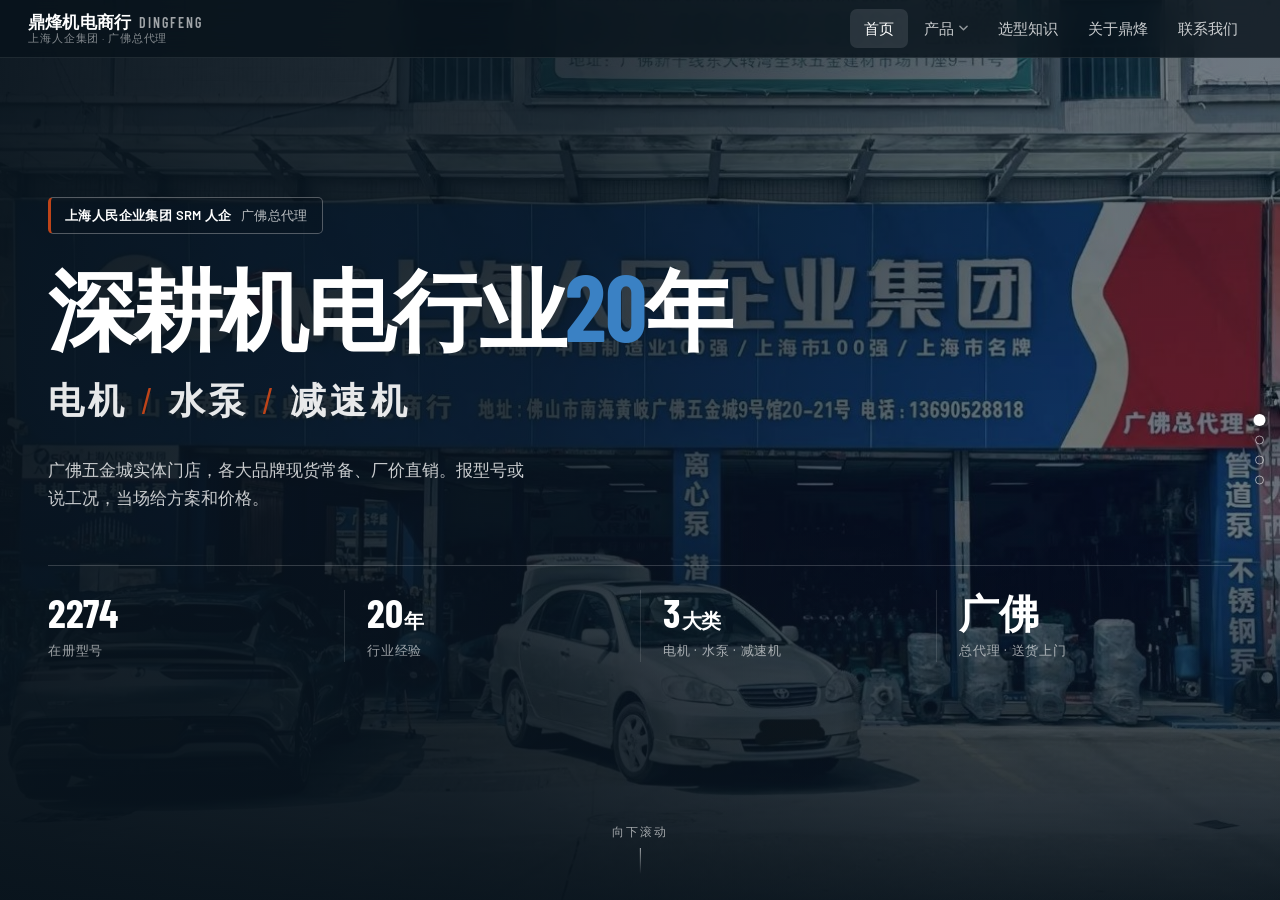
==== index.html @ 192541ba "鼎烽机电商行官网 · 首版 纯静态站点，无构建步骤、无框架、无后端。  页面 - 首页：4 屏整页翻页（门头 / 斜切三分类 / 主推系列 / 联系方式），   斜切分类支持悬停挤压，手机端转为横向斜" ====
<!doctype html>
<html lang="zh-CN">
<head>
<meta charset="utf-8">
<meta name="viewport" content="width=device-width,initial-scale=1,viewport-fit=cover">
<title>鼎烽机电商行 · 佛山南海水泵电机减速机 · 上海人民广佛总代理</title>
<meta name="description" content="佛山市南海区鼎烽机电商行，深耕机电行业20年，上海人民企业集团（SRM人企）广佛总代理。主营各大品牌水泵、电机、减速机，2000+型号现货，厂价直销。电话 13690528818。">
<meta name="keywords" content="佛山水泵,南海水泵,广佛五金城水泵,上海人民水泵,人企水泵,佛山电机,佛山减速机,潜水排污泵,离心泵,深井泵">
<link rel="preconnect" href="https://fonts.googleapis.com">
<link rel="preconnect" href="https://fonts.gstatic.com" crossorigin>
<link rel="stylesheet" href="https://fonts.googleapis.com/css2?family=Barlow+Condensed:wght@600;700&family=Barlow:wght@400;500;600;700&family=IBM+Plex+Mono:wght@400;500;600&display=swap">
<link rel="stylesheet" href="assets/css/site.css">
<style>
body{overflow:hidden}
.deck{height:100svh;overflow-y:auto;overflow-x:hidden;scroll-snap-type:y mandatory;
  scroll-behavior:smooth;-webkit-overflow-scrolling:touch;overscroll-behavior:none}
/* JS 接管翻页后：关掉原生惯性与 snap，改由脚本做定时定距的换页 */
.deck.paged{overflow:hidden;scroll-snap-type:none;scroll-behavior:auto;touch-action:none}
.screen{height:100svh;scroll-snap-align:start;scroll-snap-stop:always;position:relative;
  display:flex;flex-direction:column;justify-content:center;overflow:hidden}

/* ── 屏 1 门头 ─────────────────────────────────────────────── */
.s1{color:#fff}
.s1-bg{position:absolute;inset:0;background:#08131C}
.s1-bg img{width:100%;height:100%;object-fit:cover;opacity:.62}
.s1-bg::after{content:"";position:absolute;inset:0;
  background:linear-gradient(100deg,rgba(8,19,28,.94) 0%,rgba(8,19,28,.74) 42%,rgba(8,19,28,.28) 78%),
             linear-gradient(to top,rgba(8,19,28,.9),transparent 42%)}
.s1-in{position:relative;z-index:2;width:100%;max-width:1240px;margin:0 auto;
  padding:calc(var(--nav-h) + 4vh) 28px 15vh;
  display:flex;flex-direction:column;justify-content:center;gap:clamp(34px,6vh,64px);height:100%}
.s1-lead{max-width:min(100%,720px)}
.s1 .stamp{display:inline-flex;align-items:center;gap:9px;border:1px solid rgba(255,255,255,.3);
  border-left:3px solid var(--rust);border-radius:5px;padding:7px 14px;font-size:13px;
  letter-spacing:.03em;background:rgba(8,19,28,.4);margin-bottom:24px}
.s1 .stamp b{color:#fff;font-weight:600}
.s1 .stamp span{color:rgba(255,255,255,.72)}
.s1 h1{font-size:clamp(40px,7.6vw,88px);line-height:1.02;font-weight:700;letter-spacing:-.02em;
  margin:0 0 14px}
.s1 h1 em{font-style:normal;color:var(--blue);font-family:var(--cond);font-size:1.06em}
.s1 .cats{display:flex;align-items:center;flex-wrap:wrap;
  font-family:var(--cond);font-size:clamp(21px,3.6vw,36px);font-weight:600;
  letter-spacing:.12em;margin:0 0 22px}
.s1 .cats a{color:rgba(255,255,255,.9);text-decoration:none;padding:2px 0;
  border-bottom:2px solid transparent;transition:color .16s,border-color .16s}
.s1 .cats a:hover{color:#fff;border-bottom-color:var(--rust)}
.s1 .cats i{font-style:normal;color:var(--rust);padding:0 12px;font-weight:400}
.s1 .lede{max-width:48ch;color:rgba(255,255,255,.78);font-size:clamp(15px,1.6vw,17px);margin:0}

/* 数据条 —— 等宽分栏，带竖分隔 */
.s1 .facts{display:grid;grid-template-columns:repeat(4,minmax(0,1fr));
  border-top:1px solid rgba(255,255,255,.18);padding-top:24px}
.s1 .fact{padding:2px 22px;border-left:1px solid rgba(255,255,255,.12)}
.s1 .fact:first-child{padding-left:0;border-left:0}
.s1 .fact b{display:block;font-family:var(--cond);font-size:clamp(26px,3.4vw,40px);font-weight:700;
  line-height:1;color:#fff;letter-spacing:-.01em}
.s1 .fact b small{font-size:.5em;font-weight:600;margin-left:2px}
.s1 .fact span{display:block;margin-top:8px;font-size:12.5px;color:rgba(255,255,255,.6);
  letter-spacing:.06em}
.hint{position:absolute;left:50%;bottom:26px;transform:translateX(-50%);z-index:3;
  display:flex;flex-direction:column;align-items:center;gap:6px;color:rgba(255,255,255,.6);
  font-size:11.5px;letter-spacing:.18em;font-family:var(--mono);pointer-events:none}
.hint i{width:1px;height:26px;background:linear-gradient(rgba(255,255,255,.65),transparent);
  animation:drop 1.9s ease-in-out infinite}
@keyframes drop{0%{transform:scaleY(0);transform-origin:top}45%{transform:scaleY(1);transform-origin:top}
  55%{transform:scaleY(1);transform-origin:bottom}100%{transform:scaleY(0);transform-origin:bottom}}

@media (max-width:1080px){
  .s1 .facts{grid-template-columns:repeat(2,minmax(0,1fr));gap:20px 0}
  .s1 .fact:nth-child(2n+1){padding-left:0;border-left:0}
}
@media (max-width:640px){
  .s1-in{padding:calc(var(--nav-h) + 3vh) 20px 13vh;gap:28px}
  .s1 .stamp{margin-bottom:18px;font-size:12px;padding:6px 11px}
  .s1 .cats i{padding:0 7px}
  .s1 .facts{grid-template-columns:repeat(2,minmax(0,1fr));gap:16px 0;padding-top:18px}
  .s1 .fact{padding:2px 16px}
  .s1 .fact:nth-child(2n+1){padding-left:0;border-left:0}
  .s1 .fact span{margin-top:5px;font-size:11.5px}
}

/* ── 屏 2 斜切三分类 ───────────────────────────────────────── */
.s2{background:var(--void)}
.s2-top{position:absolute;top:calc(var(--nav-h) + 22px);left:0;right:0;z-index:6;text-align:center;
  pointer-events:none;padding:0 24px}
.s2-top .k{font-family:var(--mono);font-size:11.5px;letter-spacing:.22em;color:rgba(255,255,255,.5);
  text-transform:uppercase}
.s2-top .t{font-size:clamp(17px,2.4vw,22px);color:#fff;font-weight:600;margin-top:4px}
.split{position:absolute;inset:0}
.wedge{position:absolute;inset:0;display:block;text-decoration:none;overflow:hidden;
  transition:clip-path .42s cubic-bezier(.4,.05,.2,1);will-change:clip-path}
.wedge .bg{position:absolute;inset:0}
.wedge .ph{position:absolute;inset:0;background-size:cover;background-position:center;
  transition:transform .5s cubic-bezier(.4,.05,.2,1);transform:scale(1.02)}
.wedge .tint{position:absolute;inset:0}
.wedge .art{position:absolute;bottom:-3%;left:50%;translate:-50% 0;height:64%;width:auto;
  object-fit:contain;object-position:bottom;filter:drop-shadow(0 24px 44px rgba(0,0,0,.55));
  transition:height .45s cubic-bezier(.4,.05,.2,1),translate .45s cubic-bezier(.4,.05,.2,1);
  pointer-events:none}
.wedge .art-wide{height:auto;width:min(26vw,330px);bottom:14%}
/* 产品图跟随各自楔形的中心移动 */
.split .w1 .art{left:16.5%} .split .w2 .art{left:50%} .split .w3 .art{left:83.5%}
.split[data-h="1"] .w1 .art{left:25%} .split[data-h="1"] .w2 .art{left:66%} .split[data-h="1"] .w3 .art{left:90%}
.split[data-h="2"] .w1 .art{left:11%} .split[data-h="2"] .w2 .art{left:50%} .split[data-h="2"] .w3 .art{left:90%}
.split[data-h="3"] .w1 .art{left:10%} .split[data-h="3"] .w2 .art{left:35%} .split[data-h="3"] .w3 .art{left:73%}
.wedge .art{transition:height .45s cubic-bezier(.4,.05,.2,1),width .45s cubic-bezier(.4,.05,.2,1),
  left .42s cubic-bezier(.4,.05,.2,1)}
.split[data-h="1"] .w1 .art-wide,.split[data-h="3"] .w3 .art-wide{width:min(30vw,400px)}
.w1 .tint{background:linear-gradient(165deg,#123249 0%,#0A1B27 100%)}
.w2 .tint{background:linear-gradient(165deg,#17405F 0%,#0B2130 100%)}
.w3 .tint{background:linear-gradient(165deg,#2A2F3A 0%,#111721 100%)}
.wedge::after{content:"";position:absolute;inset:0;
  background:linear-gradient(to top,rgba(6,14,21,.8) 0%,rgba(6,14,21,.15) 34%,rgba(6,14,21,.62) 100%)}
/* 空图占位的机加工纹理 */
.wedge.empty .tint{background-image:
  repeating-linear-gradient(122deg,rgba(255,255,255,.045) 0 2px,transparent 2px 15px),
  linear-gradient(165deg,#1B2330 0%,#0C131B 100%)}

/* 切割线：与楔形同一套百分比坐标，随悬停一起移动 */
.cuts{position:absolute;inset:0;z-index:4;pointer-events:none}
.cut{position:absolute;inset:0;transition:clip-path .42s cubic-bezier(.4,.05,.2,1);
  background:linear-gradient(to bottom,rgba(120,175,235,.06),rgba(150,195,245,.75) 34%,
             rgba(190,120,70,.55) 72%,rgba(120,175,235,.06))}
.split .cut1{clip-path:polygon(39.8% 0,40.05% 0,27.05% 100%,26.8% 100%)}
.split .cut2{clip-path:polygon(73.2% 0,73.45% 0,60.45% 100%,60.2% 100%)}
.split[data-h="1"] .cut1{clip-path:polygon(58.5% 0,58.75% 0,45.75% 100%,45.5% 100%)}
.split[data-h="1"] .cut2{clip-path:polygon(82.5% 0,82.75% 0,69.75% 100%,69.5% 100%)}
.split[data-h="2"] .cut1{clip-path:polygon(30.5% 0,30.75% 0,17.75% 100%,17.5% 100%)}
.split[data-h="2"] .cut2{clip-path:polygon(82.5% 0,82.75% 0,69.75% 100%,69.5% 100%)}
.split[data-h="3"] .cut1{clip-path:polygon(30.5% 0,30.75% 0,17.75% 100%,17.5% 100%)}
.split[data-h="3"] .cut2{clip-path:polygon(54.5% 0,54.75% 0,41.75% 100%,41.5% 100%)}

.labels{position:absolute;inset:0;z-index:5;pointer-events:none}
.lab{position:absolute;top:37%;transform:translate(-50%,-50%);text-align:center;color:#fff;
  transition:left .42s cubic-bezier(.4,.05,.2,1);width:min(30vw,320px)}
.lab::before{content:"";position:absolute;left:50%;top:50%;width:150%;height:230%;
  transform:translate(-50%,-50%);border-radius:50%;z-index:-1;
  background:radial-gradient(closest-side,rgba(5,12,19,.72),rgba(5,12,19,.34) 55%,transparent 78%)}
.lab .zh{font-size:clamp(30px,5.6vw,68px);font-weight:700;letter-spacing:.1em;line-height:1.05;
  text-shadow:0 2px 12px rgba(4,10,16,.95),0 0 46px rgba(4,10,16,.8);margin:0}
.lab .en{font-family:var(--cond);font-size:clamp(11px,1.3vw,15px);letter-spacing:.3em;
  color:rgba(255,255,255,.62);margin-top:6px;text-transform:uppercase}
.lab .meta{margin-top:14px;font-family:var(--mono);font-size:12.5px;color:rgba(255,255,255,.8);
  opacity:0;transform:translateY(6px);transition:opacity .3s,transform .3s}
.lab .go{display:inline-flex;align-items:center;gap:6px;margin-top:12px;font-size:13px;
  border:1px solid rgba(255,255,255,.45);border-radius:999px;padding:5px 15px;
  opacity:0;transform:translateY(6px);transition:opacity .3s .04s,transform .3s .04s}
.lab .tag{display:inline-block;margin-top:10px;font-size:11.5px;font-family:var(--mono);
  border:1px solid rgba(232,196,120,.5);color:#E9C87C;border-radius:999px;padding:3px 11px}

/* 静止态 */
.split .w1{clip-path:polygon(0 0,39.8% 0,26.8% 100%,0 100%)}
.split .w2{clip-path:polygon(39.8% 0,73.2% 0,60.2% 100%,26.8% 100%)}
.split .w3{clip-path:polygon(73.2% 0,100% 0,100% 100%,60.2% 100%)}
.split .l1{left:16.5%} .split .l2{left:50%} .split .l3{left:83.5%}
/* 悬停态 */
.split[data-h="1"] .w1{clip-path:polygon(0 0,58.5% 0,45.5% 100%,0 100%)}
.split[data-h="1"] .w2{clip-path:polygon(58.5% 0,82.5% 0,69.5% 100%,45.5% 100%)}
.split[data-h="1"] .w3{clip-path:polygon(82.5% 0,100% 0,100% 100%,69.5% 100%)}
.split[data-h="1"] .l1{left:25%} .split[data-h="1"] .l2{left:66%} .split[data-h="1"] .l3{left:90%}
.split[data-h="2"] .w1{clip-path:polygon(0 0,30.5% 0,17.5% 100%,0 100%)}
.split[data-h="2"] .w2{clip-path:polygon(30.5% 0,82.5% 0,69.5% 100%,17.5% 100%)}
.split[data-h="2"] .w3{clip-path:polygon(82.5% 0,100% 0,100% 100%,69.5% 100%)}
.split[data-h="2"] .l1{left:11%} .split[data-h="2"] .l2{left:50%} .split[data-h="2"] .l3{left:90%}
.split[data-h="3"] .w1{clip-path:polygon(0 0,30.5% 0,17.5% 100%,0 100%)}
.split[data-h="3"] .w2{clip-path:polygon(30.5% 0,54.5% 0,41.5% 100%,17.5% 100%)}
.split[data-h="3"] .w3{clip-path:polygon(54.5% 0,100% 0,100% 100%,41.5% 100%)}
.split[data-h="3"] .l1{left:10%} .split[data-h="3"] .l2{left:35%} .split[data-h="3"] .l3{left:73%}
/* 被选中的那块：图放大、信息浮出 */
.split[data-h="1"] .l1 .meta,.split[data-h="1"] .l1 .go,
.split[data-h="2"] .l2 .meta,.split[data-h="2"] .l2 .go,
.split[data-h="3"] .l3 .meta,.split[data-h="3"] .l3 .go{opacity:1;transform:none}
.split[data-h="1"] .w1 .art,.split[data-h="2"] .w2 .art,.split[data-h="3"] .w3 .art{height:76%}
.split[data-h="1"] .w1 .ph,.split[data-h="2"] .w2 .ph,.split[data-h="3"] .w3 .ph{transform:scale(1.09)}
.split[data-h="1"] .w1::after,.split[data-h="2"] .w2::after,.split[data-h="3"] .w3::after{
  background:linear-gradient(to top,rgba(6,14,21,.72) 0%,rgba(6,14,21,.04) 42%,rgba(6,14,21,.5) 100%)}
.wedge:focus-visible{outline:3px solid var(--rust);outline-offset:-6px}

/* 手机：斜切改横条 */
@media (max-width:820px){
  .split .w1{clip-path:polygon(0 0,100% 0,100% 37.3%,0 29.3%)}
  .split .w2{clip-path:polygon(0 29.3%,100% 37.3%,100% 70.7%,0 62.7%)}
  .split .w3{clip-path:polygon(0 62.7%,100% 70.7%,100% 100%,0 100%)}
  .split[data-h] .w1{clip-path:polygon(0 0,100% 0,100% 37.3%,0 29.3%)}
  .split[data-h] .w2{clip-path:polygon(0 29.3%,100% 37.3%,100% 70.7%,0 62.7%)}
  .split[data-h] .w3{clip-path:polygon(0 62.7%,100% 70.7%,100% 100%,0 100%)}
  .cut{background:linear-gradient(to right,rgba(120,175,235,.08),rgba(150,195,245,.7) 30%,
       rgba(190,120,70,.5) 74%,rgba(120,175,235,.08))}
  .split .cut1,.split[data-h] .cut1{clip-path:polygon(0 29.3%,100% 37.3%,100% 37.6%,0 29.6%)}
  .split .cut2,.split[data-h] .cut2{clip-path:polygon(0 62.7%,100% 70.7%,100% 71%,0 63%)}
  .lab,.split[data-h] .lab{left:50%!important;width:min(90vw,430px);
    display:grid;grid-template-columns:auto minmax(0,1fr);column-gap:15px;row-gap:3px;
    align-items:center;justify-content:center;text-align:left}
  .lab .zh{grid-column:1;grid-row:1 / -1;align-self:center;
    font-size:clamp(28px,9vw,42px);letter-spacing:.05em}
  .lab .en,.lab .go{display:none}
  .lab .tag,.lab .meta{grid-column:2;margin:0;justify-self:start}
  .lab .meta{opacity:1;transform:none;font-size:11.5px;line-height:1.6;
    text-shadow:0 1px 8px rgba(4,10,16,.95),0 0 20px rgba(4,10,16,.8)}
  .lab .tag{background:rgba(8,17,25,.62);backdrop-filter:blur(3px)}
  .l1{top:20%!important} .l2{top:50%!important} .l3{top:81%!important}
  .lab::before{display:none}
  .s2-top .k{display:none}
  .s2-top .t{font-size:14px;color:rgba(255,255,255,.7);font-weight:500}
  .wedge .art{height:60%;left:auto;right:6%;translate:0 0;opacity:.9}
  .s2-top{top:calc(var(--nav-h) + 8px)}
}

/* ── 屏 3 主推系列 ─────────────────────────────────────────── */
.s3{background:var(--paper);justify-content:center}
.s3-in{padding:calc(var(--nav-h) + 26px) 24px 26px;max-width:1240px;margin:0 auto;width:100%;
  overflow:auto}
.hot{display:grid;grid-template-columns:repeat(4,1fr);gap:16px}
.hcard{background:var(--card);border:1px solid var(--line);border-radius:13px;overflow:hidden;
  text-decoration:none;color:inherit;display:flex;flex-direction:column;
  transition:border-color .18s,transform .18s,box-shadow .18s}
.hcard:hover{border-color:var(--blue-ink);transform:translateY(-3px);box-shadow:var(--shadow-2)}
.hcard .pic{height:min(26vh,208px);background:linear-gradient(160deg,#EEF3F7,#DCE5EC);
  position:relative;overflow:hidden;display:grid;place-items:center}
.hcard .pic img{position:absolute;inset:14px;width:calc(100% - 28px);height:calc(100% - 28px);
  object-fit:contain;filter:drop-shadow(0 10px 18px rgba(20,45,70,.22));
  transition:transform .25s}
.hcard:hover .pic img{transform:scale(1.05)}
.hcard .pic .none{font-size:12px;color:var(--ink-3);font-family:var(--mono)}
.hcard .bd{padding:14px 16px 16px;display:flex;flex-direction:column;gap:7px;flex:1}
.hcard h3{font-size:17px;font-weight:600;line-height:1.35}
.hcard .codes{font-family:var(--mono);font-size:11.5px;color:var(--ink-3);
  overflow:hidden;text-overflow:ellipsis;white-space:nowrap}
.hcard dl{margin:auto 0 0;display:grid;grid-template-columns:auto 1fr;gap:2px 10px;font-size:12.5px}
.hcard dt{color:var(--ink-3)}
.hcard dd{margin:0;font-family:var(--mono);color:var(--ink);font-variant-numeric:tabular-nums}
.hcard .n{position:absolute;top:10px;right:10px;background:var(--void);color:#fff;
  font-family:var(--mono);font-size:11.5px;border-radius:5px;padding:2px 8px}
.s3 .more{display:flex;justify-content:center;margin-top:18px}
@media (max-width:1000px){.hot{grid-template-columns:repeat(2,1fr)}
  .hcard .pic{height:min(19vh,164px)}}
@media (max-width:520px){.hot{grid-template-columns:1fr 1fr;gap:10px}
  .hcard .bd{padding:10px 11px 12px} .hcard h3{font-size:14.5px}
  .hcard dl{font-size:11.5px} .hcard .codes{display:none}}

/* ── 屏 4 联系 ────────────────────────────────────────────── */
.s4{background:var(--void);color:#fff;justify-content:space-between}
.s4-in{padding:calc(var(--nav-h) + 30px) 24px 0;max-width:1240px;margin:0 auto;width:100%;flex:1;
  display:flex;flex-direction:column;justify-content:center}
.s4 h2{font-size:clamp(26px,4.4vw,44px);font-weight:700;letter-spacing:-.01em;margin:0 0 10px}
.s4 .sub{color:rgba(255,255,255,.65);max-width:50ch;margin:0 0 34px}
.cgrid{display:grid;grid-template-columns:repeat(2,minmax(0,1fr));gap:22px;align-items:stretch}
.cbox{background:rgba(255,255,255,.055);border:1px solid rgba(255,255,255,.13);border-radius:14px;
  padding:24px;display:flex;flex-direction:column;min-height:250px}
.cbox h4{margin:0 0 16px;font-size:12px;font-family:var(--mono);letter-spacing:.18em;
  color:rgba(255,255,255,.5);text-transform:uppercase}
.cbox .body{flex:1}
.cbox .big{font-family:var(--mono);font-size:clamp(26px,3.6vw,38px);font-weight:600;color:#fff;
  text-decoration:none;display:inline-block;letter-spacing:-.01em}
.cbox .big:hover{color:var(--blue)}
.cbox .addr{font-size:16px;line-height:1.7;color:rgba(255,255,255,.86)}
.cbox .hours{margin-top:12px;font-size:13.5px;color:rgba(255,255,255,.55)}
.cbox .acts{display:flex;gap:10px;flex-wrap:wrap;margin-top:20px}
.cbox .acts .btn{min-height:44px}
.s4-b{border-top:1px solid rgba(255,255,255,.12);padding:16px 24px;font-size:12.5px;
  color:rgba(255,255,255,.42);display:flex;gap:16px;flex-wrap:wrap;justify-content:center}
@media (max-width:820px){.cgrid{grid-template-columns:1fr;gap:12px}
  .cbox{padding:16px 18px;min-height:0}.s4 .sub{margin-bottom:18px}}

/* 右侧屏点 */
.dots{position:fixed;right:16px;top:50%;transform:translateY(-50%);z-index:60;
  display:flex;flex-direction:column;gap:11px}
.dots button{width:9px;height:9px;padding:0;border-radius:50%;border:1px solid rgba(255,255,255,.55);
  background:transparent;cursor:pointer;transition:background .2s,transform .2s}
.dots button[aria-current="true"]{background:#fff;transform:scale(1.35)}
.dots.dark button{border-color:rgba(21,34,46,.45)}
.dots.dark button[aria-current="true"]{background:var(--ink)}
@media (max-width:820px){.dots{right:9px;gap:9px}.dots button{width:7px;height:7px}}
@media (max-height:520px){.deck,.deck.paged{scroll-snap-type:none;overflow-y:auto;touch-action:auto}
  .screen{height:auto;min-height:100svh}}
</style>
</head>
<body class="home">

<main class="deck" id="deck">

  <!-- 屏 1 ─────────────────────────────────────────────────── -->
  <section class="screen s1" id="sc1" aria-label="鼎烽机电商行">
    <div class="s1-bg"><img src="assets/store/front.jpg" alt="佛山市南海区鼎烽机电商行门店" fetchpriority="high"></div>
    <div class="s1-in">
      <div class="s1-lead">
        <div class="stamp"><b>上海人民企业集团 SRM 人企</b><span>广佛总代理</span></div>
        <h1>深耕机电行业<em>20</em>年</h1>
        <p class="cats"><a href="products/motors.html">电机</a><i>/</i><a href="products/pumps.html">水泵</a><i>/</i><a href="products/reducers.html">减速机</a></p>
        <p class="lede">广佛五金城实体门店，各大品牌现货常备、厂价直销。报型号或说工况，当场给方案和价格。</p>
      </div>
      <div class="facts">
        <div class="fact"><b id="fN">2130</b><span>在册型号</span></div>
        <div class="fact"><b>20<small>年</small></b><span>行业经验</span></div>
        <div class="fact"><b>3<small>大类</small></b><span>电机 · 水泵 · 减速机</span></div>
        <div class="fact"><b>广佛</b><span>总代理 · 送货上门</span></div>
      </div>
    </div>
    <div class="hint"><span>向下滚动</span><i></i></div>
  </section>

  <!-- 屏 2 斜切三分类 ─────────────────────────────────────── -->
  <section class="screen s2" id="sc2" aria-label="三大产品分类">
    <div class="s2-top">
      <div class="k">Product Categories</div>
      <div class="t">三大品类 · 点击进入</div>
    </div>
    <div class="split" id="split">
      <a class="wedge w1" href="products/motors.html" data-i="1" aria-label="电机">
        <span class="bg"><span class="tint"></span></span>
        <img class="art art-wide" src="assets/motors/ye3-cut.png" alt="YE3 系列三相异步电动机">
      </a>
      <a class="wedge w2" href="products/pumps.html" data-i="2" aria-label="水泵">
        <span class="bg"><span class="tint"></span></span>
        <img class="art" src="assets/cutout/p08-65-438.png" alt="上海人民无堵塞潜水排污泵">
      </a>
      <a class="wedge w3" href="products/reducers.html" data-i="3" aria-label="减速机">
        <span class="bg"><span class="tint"></span></span>
        <img class="art art-wide" src="assets/reducers/f-cut.png" alt="F 系列平行轴斜齿轮减速机">
      </a>
      <div class="cuts"><i class="cut cut1"></i><i class="cut cut2"></i></div>
      <div class="labels">
        <div class="lab l1">
          <p class="zh">电机</p><div class="en">Motors</div>
          <div class="meta"><span id="mN">144</span> 个型号 · YE3 高效节能</div>
          <div class="go">进入分类 →</div>
        </div>
        <div class="lab l2">
          <p class="zh">水泵</p><div class="en">Pumps</div>
          <div class="meta"><span id="pN">2130</span> 个型号 · 11 大系列</div>
          <div class="go">进入分类 →</div>
        </div>
        <div class="lab l3">
          <p class="zh">减速机</p><div class="en">Reducers</div>
          <div class="meta"><span id="rN">38</span> 个机型 · R/S/K/F 系列</div>
          <div class="go">进入分类 →</div>
        </div>
      </div>
    </div>
  </section>

  <!-- 屏 3 主推系列 ───────────────────────────────────────── -->
  <section class="screen s3" id="sc3" aria-label="主推系列">
    <div class="s3-in">
      <div class="sec-h">
        <div><div class="rule"></div><h2>主推系列</h2>
          <div class="sub">佛山工程、工厂、农业用量最大的四个系列，常备现货</div></div>
        <a class="btn btn-g" href="products/pumps.html">全部 11 个系列 →</a>
      </div>
      <div class="hot" id="hot"></div>
    </div>
  </section>

  <!-- 屏 4 联系 ──────────────────────────────────────────── -->
  <section class="screen s4" id="sc4" aria-label="联系我们">
    <div class="s4-in">
      <div class="rule" style="background:var(--rust)"></div>
      <h2>报个型号，或者说说工况</h2>
      <p class="sub">不清楚要哪一款也没关系——把用途、流量、扬程告诉我们，20 年经验帮你定型号。</p>
      <div class="cgrid">
        <div class="cbox">
          <h4>电话 / 微信同号</h4>
          <div class="body"><a class="big" href="tel:13690528818">13690528818</a></div>
          <div class="acts">
            <a class="btn btn-p" href="tel:13690528818">直接拨号</a>
            <a class="btn btn-s" href="#" data-wechat>扫码加微信</a>
          </div>
        </div>
        <div class="cbox">
          <h4>门店地址</h4>
          <div class="body">
            <div class="addr">佛山市南海区黄岐<br>广佛五金城 9 号馆 20-21 号</div>
            <div class="hours">营业时间待补 · 支持广佛全境送货</div>
          </div>
          <div class="acts"><a class="btn btn-s" href="contact.html">门店详情 →</a></div>
        </div>
      </div>
    </div>
    <div class="s4-b">
      <span>© <span id="yr"></span> 佛山市南海区鼎烽机电商行</span>
      <span>上海人民企业集团广佛总代理</span>
      <span>产品参数以实物为准</span>
      <span>ICP 备案号待补</span>
    </div>
  </section>

</main>

<nav class="dots" id="dots" aria-label="页面导航">
  <button aria-label="门头" data-t="sc1" aria-current="true"></button>
  <button aria-label="三大品类" data-t="sc2"></button>
  <button aria-label="主推系列" data-t="sc3"></button>
  <button aria-label="联系我们" data-t="sc4"></button>
</nav>

<script src="data/catalog.js"></script>
<script src="data/motors.js"></script>
<script src="data/reducers.js"></script>
<script src="assets/js/site.js"></script>
<script>
DF.init('首页');
document.getElementById('yr').textContent = new Date().getFullYear();

var D = window.DF_DATA;
var nMotor = (window.DF_MOTORS ? DF_MOTORS.rows.length : 0);
var nRed = (window.DF_REDUCERS ? DF_REDUCERS.series.reduce(function(a,s){return a+s.sizes.length},0) : 0);
document.getElementById('fN').textContent = D.products.length + nMotor;
document.getElementById('pN').textContent = D.products.length;
document.getElementById('mN').textContent = nMotor;
document.getElementById('rN').textContent = nRed;

/* 主推系列 —— 先按用量最大的四个系列做样例，改这一行即可换 */
var HOT = ['wq-sewage', 'rm-centrifugal', 'deepwell', 'stainless'];
var hot = document.getElementById('hot');
hot.innerHTML = HOT.map(function (id) {
  var s = D.series.filter(function (x) { return x.id === id })[0];
  if (!s) return '';
  var pic = s.images[0]
    ? '<img src="' + s.images[0] + '" alt="' + s.name + '" loading="lazy">'
    : '<span class="none">产品图待补</span>';
  return '<a class="hcard" href="products/series.html?s=' + s.id + '">' +
    '<div class="pic">' + pic + '<span class="n">' + s.count + ' 型号</span></div>' +
    '<div class="bd"><h3>' + s.name + '</h3>' +
    '<div class="codes">' + s.codes + '</div>' +
    '<dl><dt>流量</dt><dd>' + DF.rng(s.flow, ' m³/h') + '</dd>' +
    '<dt>扬程</dt><dd>' + DF.rng(s.head, ' m') + '</dd>' +
    '<dt>功率</dt><dd>' + DF.rng(s.kw, ' kW') + '</dd></dl></div></a>';
}).join('');

/* 斜切悬停 */
var split = document.getElementById('split');
var fine = window.matchMedia('(hover:hover) and (pointer:fine)').matches;
if (fine) {
  split.querySelectorAll('.wedge').forEach(function (w) {
    w.addEventListener('mouseenter', function () { split.dataset.h = w.dataset.i });
    w.addEventListener('focus', function () { split.dataset.h = w.dataset.i });
  });
  split.addEventListener('mouseleave', function () { delete split.dataset.h });
}

/* 翻页控制：一次手势 = 一屏，定时定距，不跟惯性走 */
var deck = document.getElementById('deck'), dots = document.getElementById('dots');
var btns = [].slice.call(dots.querySelectorAll('button'));
var screens = ['sc1', 'sc2', 'sc3', 'sc4'].map(function (i) { return document.getElementById(i) });
var cur = 0, busy = false, guard = false, guardT = 0, acc = 0, accT = 0;
var guardEnd = 0, lastT = -1e9, lastMag = 0;
var DUR = 560, WHEEL = 45, SWIPE = 58;
var QUIET = 90, MAXHOLD = 2500, GAP = 120, MINPUSH = 40;

var paged = window.matchMedia('(min-height:521px)');
var wasOn = null, wasH = 0;
function sync() {
  var on = paged.matches, h = deck.clientHeight;
  if (on === wasOn && h === wasH) return;
  wasOn = on; wasH = h;
  deck.classList.toggle('paged', on);
  if (!on) {                      /* 退出翻页模式：交还原生滚动，清掉所有锁 */
    if (raf) { cancelAnimationFrame(raf); raf = 0 }
    busy = false; guard = false; acc = 0; clearTimeout(guardT);
  } else if (h) {                 /* 进入/恢复翻页模式：就近落到整屏 */
    var i = Math.max(0, Math.min(screens.length - 1, Math.round(deck.scrollTop / h)));
    deck.scrollTop = screens[i].offsetTop; mark(i);
  }
}
sync();
(paged.addEventListener ? paged.addEventListener('change', sync) : paged.addListener(sync));
window.addEventListener('resize', sync);   /* 旋转屏幕 / 拉窗口高度时同步，别只等 mq */
window.addEventListener('orientationchange', sync);

function mark(i) {
  cur = i;
  btns.forEach(function (b, j) { b.setAttribute('aria-current', String(j === i)) });
  dots.classList.toggle('dark', i === 2);
  document.querySelector('.nav').classList.toggle('solid', i > 0);
}
mark(0);

/* easeInOutCubic —— 起步果断、落位稳，不拖尾 */
function ease(t) { return t < .5 ? 4 * t * t * t : 1 - Math.pow(-2 * t + 2, 3) / 2 }

var raf = 0, dest = 0, slow = window.matchMedia('(prefers-reduced-motion:reduce)');
function land() {          /* 落位：无论动画走完还是被打断，都停在整屏上 */
  if (raf) { cancelAnimationFrame(raf); raf = 0 }
  deck.scrollTop = screens[dest].offsetTop;
  busy = false; acc = 0; arm();
}
function go(i, force) {
  i = Math.max(0, Math.min(screens.length - 1, i));
  if (!paged.matches || i === cur) return;
  if (busy) { if (!force) return; cancelAnimationFrame(raf); raf = 0; }
  var from = deck.scrollTop, d = screens[i].offsetTop - from;
  dest = i; mark(i);
  if (!d) { busy = false; return; }
  if (slow.matches || document.hidden) { land(); return; }
  busy = true;
  var t0 = null;
  raf = requestAnimationFrame(function step(t) {
    if (document.hidden) { land(); return }
    if (t0 === null) t0 = t;
    var k = Math.min(1, (t - t0) / DUR);
    deck.scrollTop = from + d * ease(k);
    if (k < 1) raf = requestAnimationFrame(step); else { raf = 0; land() }
  });
}
/* 切走标签页时 rAF 会停摆，回来时直接落位，避免卡在半屏 */
document.addEventListener('visibilitychange', function () { if (busy) land() });
/* 换页落位后设一道静默闸：只拦惯性余波，不拦真手势。
   余波的特征是「连续 + 只衰减」，凡不符合的都当成新手势立刻放行 */
function arm() {
  guard = true; guardEnd = performance.now() + MAXHOLD;
  clearTimeout(guardT); guardT = setTimeout(release, QUIET);
}
function release() { guard = false; acc = 0; clearTimeout(guardT); }
function coast(ts, mag, gap, prev) {
  if (gap > GAP) return false;                    /* 中间有停顿 —— 新手势 */
  if (mag > prev * 1.15 + 4) return false;        /* 力度回升 —— 又推了一把 */
  if (mag >= prev && mag >= MINPUSH) return false;/* 力度不衰减 —— 滚轮在持续输入 */
  if (ts >= guardEnd) return false;               /* 兜底，闸门不会无限期挂着 */
  return true;
}
/* 屏内还有可滚内容时（如主推系列），让内层先滚 */
function inner(e, dy) {
  for (var n = e.target; n && n !== deck; n = n.parentElement) {
    if (n.scrollHeight - n.clientHeight > 2 && getComputedStyle(n).overflowY !== 'visible') {
      if (dy > 0 && n.scrollTop + n.clientHeight < n.scrollHeight - 1) return true;
      if (dy < 0 && n.scrollTop > 1) return true;
    }
  }
  return false;
}

deck.addEventListener('wheel', function (e) {
  if (!paged.matches) return;
  var dy = e.deltaY * (e.deltaMode === 1 ? 16 : 1);
  if (inner(e, dy)) return;
  e.preventDefault();
  var ts = e.timeStamp, mag = Math.abs(dy), gap = ts - lastT, prev = lastMag;
  lastT = ts; lastMag = mag;                      /* 动画期间也要记，落位后好做比较 */
  if (busy) return;
  if (guard) {
    if (coast(ts, mag, gap, prev)) {
      clearTimeout(guardT); guardT = setTimeout(release, QUIET); return;
    }
    release();
  }
  if (ts - accT > 220) acc = 0;
  accT = ts;
  acc += dy;
  if (Math.abs(acc) >= WHEEL) { var d = acc > 0 ? 1 : -1; acc = 0; go(cur + d); }
}, { passive: false });

var ty = 0, tmoved = 0, tactive = false;
deck.addEventListener('touchstart', function (e) {
  if (!paged.matches || e.touches.length > 1) return;
  ty = e.touches[0].clientY; tmoved = 0; tactive = !busy;
}, { passive: true });
deck.addEventListener('touchmove', function (e) {
  if (!paged.matches || !tactive) return;
  tmoved = ty - e.touches[0].clientY;
  if (inner(e, tmoved)) { tactive = false; return; }
  e.preventDefault();
}, { passive: false });
deck.addEventListener('touchend', function () {
  if (!tactive) return;
  tactive = false;
  if (Math.abs(tmoved) >= SWIPE) go(cur + (tmoved > 0 ? 1 : -1));
});

document.addEventListener('keydown', function (e) {
  if (!paged.matches || e.target.closest('input,textarea,select')) return;
  var k = e.key;
  if (k === 'ArrowDown' || k === 'PageDown' || k === ' ') { e.preventDefault(); go(cur + 1) }
  else if (k === 'ArrowUp' || k === 'PageUp') { e.preventDefault(); go(cur - 1) }
  else if (k === 'Home') { e.preventDefault(); go(0) }
  else if (k === 'End') { e.preventDefault(); go(screens.length - 1) }
});

btns.forEach(function (b, j) { b.addEventListener('click', function () { go(j, true) }) });
</script>
</body>
</html>
---- assets/css/site.css ----
/* 鼎烽机电商行 · 共用设计系统 ------------------------------------------ */
:root{
  /* 工业金属 + 门头深蓝 */
  --void:#08131C; --steel:#0F2637; --steel-2:#1A3B55; --steel-3:#27526F;
  --blue:#3A81C4;            /* 深底上的钢蓝 */
  --blue-ink:#13497F;        /* 浅底上的钢蓝 */
  --blue-wash:#E9F0F8;
  --rust:#BE4419;            /* 警示橙 · CTA / 总代理章 */
  --rust-ink:#A83A12;
  --paper:#F4F7F9; --card:#FFFFFF;
  --line:#DBE3EA; --line-2:#EBF0F4;
  --ink:#15222E; --ink-2:#4B5D6C; --ink-3:#7B8B99;
  --ok:#1D6B4B;
  --shadow-1:0 1px 2px rgba(12,32,48,.07),0 3px 10px rgba(12,32,48,.05);
  --shadow-2:0 2px 6px rgba(12,32,48,.09),0 14px 40px rgba(12,32,48,.11);
  --sans:"Barlow","PingFang SC","Hiragino Sans GB","Microsoft YaHei",system-ui,sans-serif;
  --cond:"Barlow Condensed","PingFang SC","Hiragino Sans GB","Microsoft YaHei",sans-serif;
  --mono:"IBM Plex Mono","PingFang SC","Microsoft YaHei",ui-monospace,monospace;
  --nav-h:58px;
}
*{box-sizing:border-box}
html{-webkit-text-size-adjust:100%}
body{margin:0;background:var(--paper);color:var(--ink);font-family:var(--sans);
  font-size:16px;line-height:1.65;overflow-x:hidden}
img{max-width:100%;display:block}
a{color:inherit}
:focus-visible{outline:2px solid var(--blue);outline-offset:2px;border-radius:3px}
@media (prefers-reduced-motion:reduce){*{animation:none!important;transition:none!important}}

.wrap{max-width:1240px;margin:0 auto;padding:0 24px}
.mono{font-family:var(--mono);font-variant-numeric:tabular-nums}
.cond{font-family:var(--cond)}
.eyebrow{font-family:var(--mono);font-size:11.5px;letter-spacing:.16em;text-transform:uppercase;
  color:var(--ink-3);margin:0 0 12px}
h1,h2,h3{text-wrap:balance;margin:0}

/* 顶栏 ---------------------------------------------------------------- */
.nav{position:fixed;inset:0 0 auto;height:var(--nav-h);z-index:100;display:flex;align-items:center;
  gap:20px;padding:0 28px;background:rgba(8,19,28,.82);backdrop-filter:blur(14px);
  border-bottom:1px solid rgba(255,255,255,.09);color:#fff}
.nav.solid{background:var(--void)}

.brand{display:flex;flex-direction:column;justify-content:center;gap:1px;
  text-decoration:none;color:#fff;flex-shrink:0;line-height:1.15}
.brand .bname{font-weight:600;font-size:17px;letter-spacing:.01em;white-space:nowrap}
.brand .bname i{font-style:normal;font-family:var(--cond);font-weight:600;font-size:.82em;
  letter-spacing:.14em;color:rgba(255,255,255,.62);margin-left:8px}
.brand .bsub{font-size:11px;color:rgba(255,255,255,.5);letter-spacing:.08em;white-space:nowrap}

.nlinks{display:flex;gap:2px;margin-left:auto;align-items:center}
.nlinks>a,.ndtrig{display:flex;align-items:center;gap:5px;text-decoration:none;
  color:rgba(255,255,255,.78);font:inherit;font-size:14.5px;padding:8px 14px;border:0;
  background:none;border-radius:7px;white-space:nowrap;cursor:pointer;
  transition:background .15s,color .15s}
.nlinks>a:hover,.ndtrig:hover,
.nlinks>a[aria-current],.ndtrig[aria-current]{color:#fff;background:rgba(255,255,255,.11)}
.ndtrig svg{width:9px;height:6px;opacity:.7;transition:transform .18s}

/* 产品下拉 */
.ndrop{position:relative}
.nmenu{position:absolute;top:calc(100% + 9px);left:50%;transform:translate(-50%,-6px);
  min-width:148px;padding:6px;background:#0E202E;border:1px solid rgba(255,255,255,.13);
  border-radius:10px;box-shadow:0 18px 40px rgba(0,0,0,.45);
  display:grid;gap:2px;opacity:0;visibility:hidden;transition:opacity .16s,transform .16s,visibility .16s}
.nmenu::before{content:"";position:absolute;bottom:100%;left:0;right:0;height:11px}
.nmenu a{text-decoration:none;color:rgba(255,255,255,.78);font-size:14.5px;padding:8px 13px;
  border-radius:7px;white-space:nowrap;transition:background .15s,color .15s}
.nmenu a:hover,.nmenu a[aria-current]{color:#fff;background:rgba(255,255,255,.12)}
.ndrop:hover .nmenu,.ndrop.open .nmenu{opacity:1;visibility:visible;transform:translate(-50%,0)}
.ndrop:hover .ndtrig svg,.ndrop.open .ndtrig svg{transform:rotate(180deg)}
.ndrop:hover .ndtrig,.ndrop.open .ndtrig{color:#fff;background:rgba(255,255,255,.11)}

.nburger{display:none;margin-left:auto;background:none;border:1px solid rgba(255,255,255,.25);
  color:#fff;border-radius:7px;width:38px;height:34px;cursor:pointer;font-size:16px;line-height:1}
@media (max-width:980px){
  .nav{padding:0 18px}
  .nlinks{position:fixed;top:var(--nav-h);left:0;right:0;flex-direction:column;gap:0;
    align-items:stretch;background:var(--void);border-bottom:1px solid rgba(255,255,255,.1);
    padding:8px;display:none;max-height:calc(100svh - var(--nav-h));overflow:auto}
  .nlinks.open{display:flex}
  .nlinks>a,.ndtrig{padding:12px 14px;border-radius:8px}
  .ndtrig{width:100%;justify-content:space-between}
  .nmenu{position:static;transform:none;opacity:1;visibility:visible;min-width:0;
    padding:0 0 4px 14px;background:none;border:0;box-shadow:none;
    border-left:1px solid rgba(255,255,255,.14);margin:0 0 4px 14px}
  .ndrop:hover .nmenu{transform:none}
  .ndtrig svg{display:none}
  .nburger{display:block}
  .brand .bsub{display:none}
  .brand .bname i{display:none}
}

/* 通用零件 ------------------------------------------------------------ */
.chip{display:inline-flex;align-items:center;gap:6px;font-size:12px;font-family:var(--mono);
  letter-spacing:.04em;padding:3px 9px;border-radius:999px;border:1px solid var(--line);
  color:var(--ink-2);background:var(--card);white-space:nowrap}
.chip.rust{border-color:var(--rust);color:var(--rust-ink);background:#FBEDE7}
.chip.blue{border-color:#B9CFE6;color:var(--blue-ink);background:var(--blue-wash)}
.chip.soon{border-color:#D9C48F;color:#8A6A18;background:#FBF4E0}

.btn{display:inline-flex;align-items:center;gap:8px;font:inherit;font-size:15px;font-weight:500;
  text-decoration:none;border:1px solid transparent;border-radius:9px;padding:11px 20px;cursor:pointer;
  transition:transform .12s,background .15s,border-color .15s}
.btn:active{transform:translateY(1px)}
.btn-p{background:var(--rust);color:#fff}
.btn-p:hover{background:#D24E1E}
.btn-s{background:transparent;color:#fff;border-color:rgba(255,255,255,.4)}
.btn-s:hover{border-color:#fff;background:rgba(255,255,255,.1)}
.btn-g{background:var(--card);color:var(--ink);border-color:var(--line)}
.btn-g:hover{border-color:var(--blue-ink);color:var(--blue-ink)}

/* 型号一键复制 -------------------------------------------------------- */
.copy{display:inline-flex;align-items:center;gap:6px;font-family:var(--mono);font-size:13px;
  background:var(--blue-wash);color:var(--blue-ink);border:1px solid #C4D8EC;border-radius:6px;
  padding:3px 9px;cursor:pointer;transition:background .15s}
.copy:hover{background:#DAE7F5}
.copy.done{background:#DFF1E7;border-color:#A9D8C0;color:var(--ok)}
.copy svg{width:12px;height:12px;flex-shrink:0}

/* 微信弹层 ------------------------------------------------------------ */
.modal{position:fixed;inset:0;z-index:200;display:none;place-items:center;padding:24px;
  background:rgba(8,19,28,.72);backdrop-filter:blur(6px)}
.modal.open{display:grid}
.modal-c{background:var(--card);border-radius:16px;padding:28px;max-width:380px;width:100%;
  text-align:center;box-shadow:var(--shadow-2);position:relative}
.modal-c h3{font-size:20px;margin:0 0 6px}
.modal-c p{margin:0 0 18px;color:var(--ink-2);font-size:14px}
.qr{width:210px;height:210px;margin:0 auto 16px;border-radius:12px;border:1px dashed var(--line);
  display:grid;place-items:center;background:var(--paper);color:var(--ink-3);font-size:13px;
  text-align:center;padding:16px;line-height:1.7}
.qr img{border-radius:10px}
.modal-x{position:absolute;top:12px;right:12px;width:32px;height:32px;border:none;border-radius:8px;
  background:var(--paper);color:var(--ink-2);cursor:pointer;font-size:17px;line-height:1}
.modal-x:hover{background:var(--line-2)}
.modal .tel{font-family:var(--mono);font-size:20px;font-weight:600;color:var(--rust-ink);
  text-decoration:none;display:block;margin-bottom:4px}

/* 页脚 ---------------------------------------------------------------- */
.foot{background:var(--void);color:rgba(255,255,255,.62);padding:52px 0 30px;font-size:14px}
.foot a{color:rgba(255,255,255,.62);text-decoration:none}
.foot a:hover{color:#fff}
.foot-g{display:grid;grid-template-columns:1.5fr 1fr 1fr;gap:36px}
.foot h4{color:#fff;font-size:14px;margin:0 0 12px;font-weight:600}
.foot ul{list-style:none;margin:0;padding:0;display:grid;gap:7px}
.foot .fbrand{color:#fff;font-size:17px;font-weight:600;margin-bottom:8px}
.foot .fline{font-family:var(--mono);font-size:13px;line-height:1.9}
.foot-b{margin-top:34px;padding-top:20px;border-top:1px solid rgba(255,255,255,.11);
  font-size:12.5px;color:rgba(255,255,255,.4);display:flex;gap:16px;flex-wrap:wrap}
@media (max-width:760px){.foot-g{grid-template-columns:1fr;gap:26px}}

/* 页内小节标题 -------------------------------------------------------- */
.sec-h{display:flex;align-items:flex-end;justify-content:space-between;gap:20px;flex-wrap:wrap;
  margin-bottom:22px}
.sec-h h2{font-size:clamp(22px,3vw,30px);font-weight:600;letter-spacing:-.01em}
.sec-h .sub{color:var(--ink-2);font-size:14.5px;margin-top:4px}
.rule{height:3px;background:var(--blue-ink);width:44px;border-radius:2px;margin-bottom:14px}
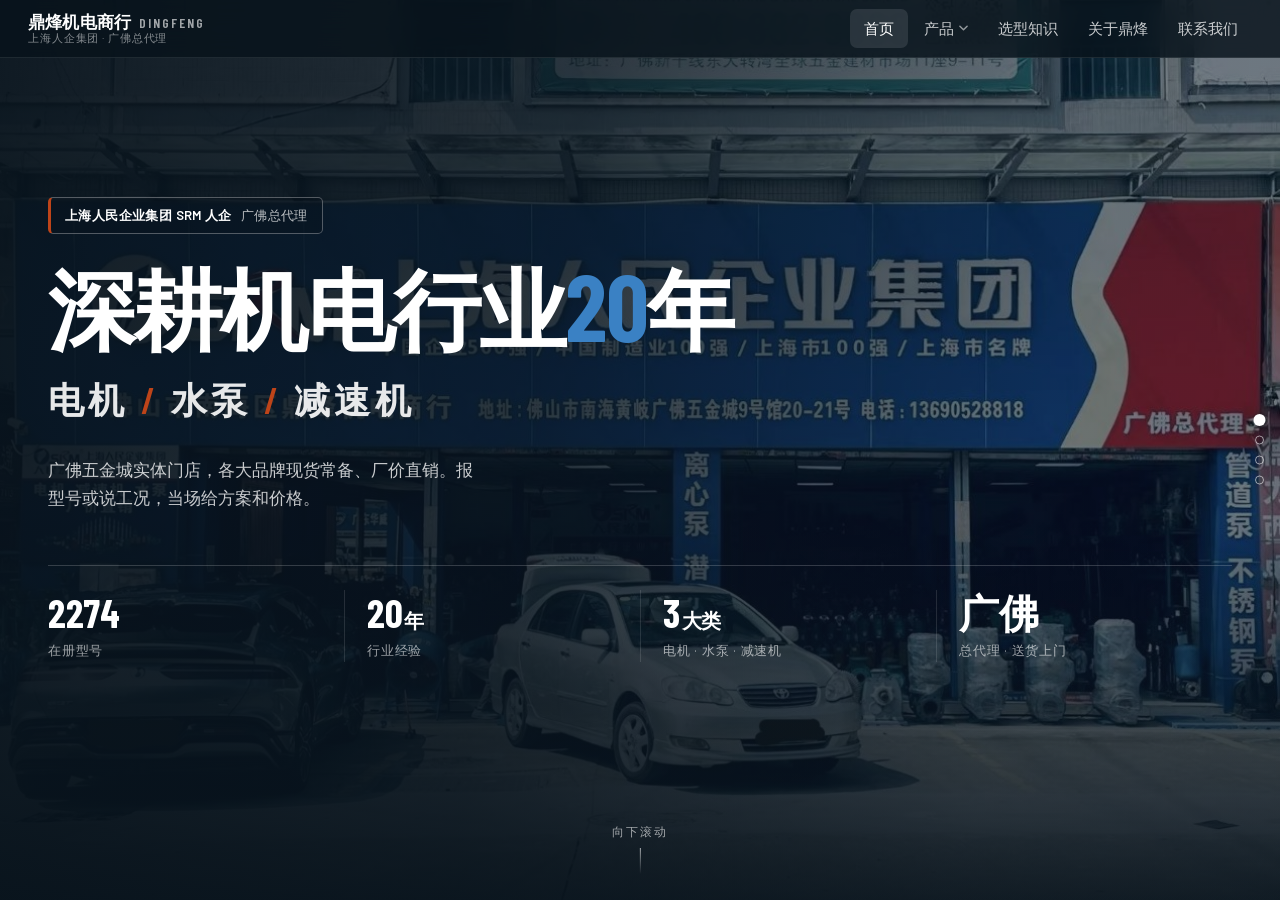
==== commit a38da6c6: "修复线上白屏：脚本外链化 + 字体本地化 + 独立 CSP 线上 CSP（script-src 'self'）拦掉了全部内联脚本，导致导航栏、页脚、 主推系列等 JS 渲染内容全部不显示；style-" ====
--- a/index.html
+++ b/index.html
@@ -6,9 +6,7 @@
 <title>鼎烽机电商行 · 佛山南海水泵电机减速机 · 上海人民广佛总代理</title>
 <meta name="description" content="佛山市南海区鼎烽机电商行，深耕机电行业20年，上海人民企业集团（SRM人企）广佛总代理。主营各大品牌水泵、电机、减速机，2000+型号现货，厂价直销。电话 13690528818。">
 <meta name="keywords" content="佛山水泵,南海水泵,广佛五金城水泵,上海人民水泵,人企水泵,佛山电机,佛山减速机,潜水排污泵,离心泵,深井泵">
-<link rel="preconnect" href="https://fonts.googleapis.com">
-<link rel="preconnect" href="https://fonts.gstatic.com" crossorigin>
-<link rel="stylesheet" href="https://fonts.googleapis.com/css2?family=Barlow+Condensed:wght@600;700&family=Barlow:wght@400;500;600;700&family=IBM+Plex+Mono:wght@400;500;600&display=swap">
+<link rel="stylesheet" href="assets/css/fonts.css">
 <link rel="stylesheet" href="assets/css/site.css">
 <style>
 body{overflow:hidden}
@@ -380,7 +378,7 @@
       <span>© <span id="yr"></span> 佛山市南海区鼎烽机电商行</span>
       <span>上海人民企业集团广佛总代理</span>
       <span>产品参数以实物为准</span>
-      <span>ICP 备案号待补</span>
+      <span><a href="https://beian.miit.gov.cn/" target="_blank" rel="noopener nofollow" style="color:inherit;text-decoration:none">粤ICP备2026105272号</a></span>
     </div>
   </section>
 
@@ -397,185 +395,6 @@
 <script src="data/motors.js"></script>
 <script src="data/reducers.js"></script>
 <script src="assets/js/site.js"></script>
-<script>
-DF.init('首页');
-document.getElementById('yr').textContent = new Date().getFullYear();
-
-var D = window.DF_DATA;
-var nMotor = (window.DF_MOTORS ? DF_MOTORS.rows.length : 0);
-var nRed = (window.DF_REDUCERS ? DF_REDUCERS.series.reduce(function(a,s){return a+s.sizes.length},0) : 0);
-document.getElementById('fN').textContent = D.products.length + nMotor;
-document.getElementById('pN').textContent = D.products.length;
-document.getElementById('mN').textContent = nMotor;
-document.getElementById('rN').textContent = nRed;
-
-/* 主推系列 —— 先按用量最大的四个系列做样例，改这一行即可换 */
-var HOT = ['wq-sewage', 'rm-centrifugal', 'deepwell', 'stainless'];
-var hot = document.getElementById('hot');
-hot.innerHTML = HOT.map(function (id) {
-  var s = D.series.filter(function (x) { return x.id === id })[0];
-  if (!s) return '';
-  var pic = s.images[0]
-    ? '<img src="' + s.images[0] + '" alt="' + s.name + '" loading="lazy">'
-    : '<span class="none">产品图待补</span>';
-  return '<a class="hcard" href="products/series.html?s=' + s.id + '">' +
-    '<div class="pic">' + pic + '<span class="n">' + s.count + ' 型号</span></div>' +
-    '<div class="bd"><h3>' + s.name + '</h3>' +
-    '<div class="codes">' + s.codes + '</div>' +
-    '<dl><dt>流量</dt><dd>' + DF.rng(s.flow, ' m³/h') + '</dd>' +
-    '<dt>扬程</dt><dd>' + DF.rng(s.head, ' m') + '</dd>' +
-    '<dt>功率</dt><dd>' + DF.rng(s.kw, ' kW') + '</dd></dl></div></a>';
-}).join('');
-
-/* 斜切悬停 */
-var split = document.getElementById('split');
-var fine = window.matchMedia('(hover:hover) and (pointer:fine)').matches;
-if (fine) {
-  split.querySelectorAll('.wedge').forEach(function (w) {
-    w.addEventListener('mouseenter', function () { split.dataset.h = w.dataset.i });
-    w.addEventListener('focus', function () { split.dataset.h = w.dataset.i });
-  });
-  split.addEventListener('mouseleave', function () { delete split.dataset.h });
-}
-
-/* 翻页控制：一次手势 = 一屏，定时定距，不跟惯性走 */
-var deck = document.getElementById('deck'), dots = document.getElementById('dots');
-var btns = [].slice.call(dots.querySelectorAll('button'));
-var screens = ['sc1', 'sc2', 'sc3', 'sc4'].map(function (i) { return document.getElementById(i) });
-var cur = 0, busy = false, guard = false, guardT = 0, acc = 0, accT = 0;
-var guardEnd = 0, lastT = -1e9, lastMag = 0;
-var DUR = 560, WHEEL = 45, SWIPE = 58;
-var QUIET = 90, MAXHOLD = 2500, GAP = 120, MINPUSH = 40;
-
-var paged = window.matchMedia('(min-height:521px)');
-var wasOn = null, wasH = 0;
-function sync() {
-  var on = paged.matches, h = deck.clientHeight;
-  if (on === wasOn && h === wasH) return;
-  wasOn = on; wasH = h;
-  deck.classList.toggle('paged', on);
-  if (!on) {                      /* 退出翻页模式：交还原生滚动，清掉所有锁 */
-    if (raf) { cancelAnimationFrame(raf); raf = 0 }
-    busy = false; guard = false; acc = 0; clearTimeout(guardT);
-  } else if (h) {                 /* 进入/恢复翻页模式：就近落到整屏 */
-    var i = Math.max(0, Math.min(screens.length - 1, Math.round(deck.scrollTop / h)));
-    deck.scrollTop = screens[i].offsetTop; mark(i);
-  }
-}
-sync();
-(paged.addEventListener ? paged.addEventListener('change', sync) : paged.addListener(sync));
-window.addEventListener('resize', sync);   /* 旋转屏幕 / 拉窗口高度时同步，别只等 mq */
-window.addEventListener('orientationchange', sync);
-
-function mark(i) {
-  cur = i;
-  btns.forEach(function (b, j) { b.setAttribute('aria-current', String(j === i)) });
-  dots.classList.toggle('dark', i === 2);
-  document.querySelector('.nav').classList.toggle('solid', i > 0);
-}
-mark(0);
-
-/* easeInOutCubic —— 起步果断、落位稳，不拖尾 */
-function ease(t) { return t < .5 ? 4 * t * t * t : 1 - Math.pow(-2 * t + 2, 3) / 2 }
-
-var raf = 0, dest = 0, slow = window.matchMedia('(prefers-reduced-motion:reduce)');
-function land() {          /* 落位：无论动画走完还是被打断，都停在整屏上 */
-  if (raf) { cancelAnimationFrame(raf); raf = 0 }
-  deck.scrollTop = screens[dest].offsetTop;
-  busy = false; acc = 0; arm();
-}
-function go(i, force) {
-  i = Math.max(0, Math.min(screens.length - 1, i));
-  if (!paged.matches || i === cur) return;
-  if (busy) { if (!force) return; cancelAnimationFrame(raf); raf = 0; }
-  var from = deck.scrollTop, d = screens[i].offsetTop - from;
-  dest = i; mark(i);
-  if (!d) { busy = false; return; }
-  if (slow.matches || document.hidden) { land(); return; }
-  busy = true;
-  var t0 = null;
-  raf = requestAnimationFrame(function step(t) {
-    if (document.hidden) { land(); return }
-    if (t0 === null) t0 = t;
-    var k = Math.min(1, (t - t0) / DUR);
-    deck.scrollTop = from + d * ease(k);
-    if (k < 1) raf = requestAnimationFrame(step); else { raf = 0; land() }
-  });
-}
-/* 切走标签页时 rAF 会停摆，回来时直接落位，避免卡在半屏 */
-document.addEventListener('visibilitychange', function () { if (busy) land() });
-/* 换页落位后设一道静默闸：只拦惯性余波，不拦真手势。
-   余波的特征是「连续 + 只衰减」，凡不符合的都当成新手势立刻放行 */
-function arm() {
-  guard = true; guardEnd = performance.now() + MAXHOLD;
-  clearTimeout(guardT); guardT = setTimeout(release, QUIET);
-}
-function release() { guard = false; acc = 0; clearTimeout(guardT); }
-function coast(ts, mag, gap, prev) {
-  if (gap > GAP) return false;                    /* 中间有停顿 —— 新手势 */
-  if (mag > prev * 1.15 + 4) return false;        /* 力度回升 —— 又推了一把 */
-  if (mag >= prev && mag >= MINPUSH) return false;/* 力度不衰减 —— 滚轮在持续输入 */
-  if (ts >= guardEnd) return false;               /* 兜底，闸门不会无限期挂着 */
-  return true;
-}
-/* 屏内还有可滚内容时（如主推系列），让内层先滚 */
-function inner(e, dy) {
-  for (var n = e.target; n && n !== deck; n = n.parentElement) {
-    if (n.scrollHeight - n.clientHeight > 2 && getComputedStyle(n).overflowY !== 'visible') {
-      if (dy > 0 && n.scrollTop + n.clientHeight < n.scrollHeight - 1) return true;
-      if (dy < 0 && n.scrollTop > 1) return true;
-    }
-  }
-  return false;
-}
-
-deck.addEventListener('wheel', function (e) {
-  if (!paged.matches) return;
-  var dy = e.deltaY * (e.deltaMode === 1 ? 16 : 1);
-  if (inner(e, dy)) return;
-  e.preventDefault();
-  var ts = e.timeStamp, mag = Math.abs(dy), gap = ts - lastT, prev = lastMag;
-  lastT = ts; lastMag = mag;                      /* 动画期间也要记，落位后好做比较 */
-  if (busy) return;
-  if (guard) {
-    if (coast(ts, mag, gap, prev)) {
-      clearTimeout(guardT); guardT = setTimeout(release, QUIET); return;
-    }
-    release();
-  }
-  if (ts - accT > 220) acc = 0;
-  accT = ts;
-  acc += dy;
-  if (Math.abs(acc) >= WHEEL) { var d = acc > 0 ? 1 : -1; acc = 0; go(cur + d); }
-}, { passive: false });
-
-var ty = 0, tmoved = 0, tactive = false;
-deck.addEventListener('touchstart', function (e) {
-  if (!paged.matches || e.touches.length > 1) return;
-  ty = e.touches[0].clientY; tmoved = 0; tactive = !busy;
-}, { passive: true });
-deck.addEventListener('touchmove', function (e) {
-  if (!paged.matches || !tactive) return;
-  tmoved = ty - e.touches[0].clientY;
-  if (inner(e, tmoved)) { tactive = false; return; }
-  e.preventDefault();
-}, { passive: false });
-deck.addEventListener('touchend', function () {
-  if (!tactive) return;
-  tactive = false;
-  if (Math.abs(tmoved) >= SWIPE) go(cur + (tmoved > 0 ? 1 : -1));
-});
-
-document.addEventListener('keydown', function (e) {
-  if (!paged.matches || e.target.closest('input,textarea,select')) return;
-  var k = e.key;
-  if (k === 'ArrowDown' || k === 'PageDown' || k === ' ') { e.preventDefault(); go(cur + 1) }
-  else if (k === 'ArrowUp' || k === 'PageUp') { e.preventDefault(); go(cur - 1) }
-  else if (k === 'Home') { e.preventDefault(); go(0) }
-  else if (k === 'End') { e.preventDefault(); go(screens.length - 1) }
-});
-
-btns.forEach(function (b, j) { b.addEventListener('click', function () { go(j, true) }) });
-</script>
+<script src="assets/js/page-index.js"></script>
 </body>
 </html>
--- a/assets/css/fonts.css
+++ b/assets/css/fonts.css
@@ -0,0 +1,147 @@
+/* 本地字体：从 Google Fonts 下载的 latin/latin-ext 子集。
+   中文走系统字体（PingFang SC / 微软雅黑），无需下载。
+   国内访问 fonts.googleapis.com 不稳定，故本地化。 */
+@font-face {
+  font-family: 'Barlow';
+  font-style: normal;
+  font-weight: 400;
+  font-display: swap;
+  src: url(../fonts/Barlow-400-latin-ext.woff2) format('woff2');
+  unicode-range: U+0100-02BA, U+02BD-02C5, U+02C7-02CC, U+02CE-02D7, U+02DD-02FF, U+0304, U+0308, U+0329, U+1D00-1DBF, U+1E00-1E9F, U+1EF2-1EFF, U+2020, U+20A0-20AB, U+20AD-20C0, U+2113, U+2C60-2C7F, U+A720-A7FF;
+}
+@font-face {
+  font-family: 'Barlow';
+  font-style: normal;
+  font-weight: 400;
+  font-display: swap;
+  src: url(../fonts/Barlow-400-latin.woff2) format('woff2');
+  unicode-range: U+0000-00FF, U+0131, U+0152-0153, U+02BB-02BC, U+02C6, U+02DA, U+02DC, U+0304, U+0308, U+0329, U+2000-206F, U+20AC, U+2122, U+2191, U+2193, U+2212, U+2215, U+FEFF, U+FFFD;
+}
+@font-face {
+  font-family: 'Barlow';
+  font-style: normal;
+  font-weight: 500;
+  font-display: swap;
+  src: url(../fonts/Barlow-500-latin-ext.woff2) format('woff2');
+  unicode-range: U+0100-02BA, U+02BD-02C5, U+02C7-02CC, U+02CE-02D7, U+02DD-02FF, U+0304, U+0308, U+0329, U+1D00-1DBF, U+1E00-1E9F, U+1EF2-1EFF, U+2020, U+20A0-20AB, U+20AD-20C0, U+2113, U+2C60-2C7F, U+A720-A7FF;
+}
+@font-face {
+  font-family: 'Barlow';
+  font-style: normal;
+  font-weight: 500;
+  font-display: swap;
+  src: url(../fonts/Barlow-500-latin.woff2) format('woff2');
+  unicode-range: U+0000-00FF, U+0131, U+0152-0153, U+02BB-02BC, U+02C6, U+02DA, U+02DC, U+0304, U+0308, U+0329, U+2000-206F, U+20AC, U+2122, U+2191, U+2193, U+2212, U+2215, U+FEFF, U+FFFD;
+}
+@font-face {
+  font-family: 'Barlow';
+  font-style: normal;
+  font-weight: 600;
+  font-display: swap;
+  src: url(../fonts/Barlow-600-latin-ext.woff2) format('woff2');
+  unicode-range: U+0100-02BA, U+02BD-02C5, U+02C7-02CC, U+02CE-02D7, U+02DD-02FF, U+0304, U+0308, U+0329, U+1D00-1DBF, U+1E00-1E9F, U+1EF2-1EFF, U+2020, U+20A0-20AB, U+20AD-20C0, U+2113, U+2C60-2C7F, U+A720-A7FF;
+}
+@font-face {
+  font-family: 'Barlow';
+  font-style: normal;
+  font-weight: 600;
+  font-display: swap;
+  src: url(../fonts/Barlow-600-latin.woff2) format('woff2');
+  unicode-range: U+0000-00FF, U+0131, U+0152-0153, U+02BB-02BC, U+02C6, U+02DA, U+02DC, U+0304, U+0308, U+0329, U+2000-206F, U+20AC, U+2122, U+2191, U+2193, U+2212, U+2215, U+FEFF, U+FFFD;
+}
+@font-face {
+  font-family: 'Barlow';
+  font-style: normal;
+  font-weight: 700;
+  font-display: swap;
+  src: url(../fonts/Barlow-700-latin-ext.woff2) format('woff2');
+  unicode-range: U+0100-02BA, U+02BD-02C5, U+02C7-02CC, U+02CE-02D7, U+02DD-02FF, U+0304, U+0308, U+0329, U+1D00-1DBF, U+1E00-1E9F, U+1EF2-1EFF, U+2020, U+20A0-20AB, U+20AD-20C0, U+2113, U+2C60-2C7F, U+A720-A7FF;
+}
+@font-face {
+  font-family: 'Barlow';
+  font-style: normal;
+  font-weight: 700;
+  font-display: swap;
+  src: url(../fonts/Barlow-700-latin.woff2) format('woff2');
+  unicode-range: U+0000-00FF, U+0131, U+0152-0153, U+02BB-02BC, U+02C6, U+02DA, U+02DC, U+0304, U+0308, U+0329, U+2000-206F, U+20AC, U+2122, U+2191, U+2193, U+2212, U+2215, U+FEFF, U+FFFD;
+}
+@font-face {
+  font-family: 'Barlow Condensed';
+  font-style: normal;
+  font-weight: 600;
+  font-display: swap;
+  src: url(../fonts/BarlowCondensed-600-latin-ext.woff2) format('woff2');
+  unicode-range: U+0100-02BA, U+02BD-02C5, U+02C7-02CC, U+02CE-02D7, U+02DD-02FF, U+0304, U+0308, U+0329, U+1D00-1DBF, U+1E00-1E9F, U+1EF2-1EFF, U+2020, U+20A0-20AB, U+20AD-20C0, U+2113, U+2C60-2C7F, U+A720-A7FF;
+}
+@font-face {
+  font-family: 'Barlow Condensed';
+  font-style: normal;
+  font-weight: 600;
+  font-display: swap;
+  src: url(../fonts/BarlowCondensed-600-latin.woff2) format('woff2');
+  unicode-range: U+0000-00FF, U+0131, U+0152-0153, U+02BB-02BC, U+02C6, U+02DA, U+02DC, U+0304, U+0308, U+0329, U+2000-206F, U+20AC, U+2122, U+2191, U+2193, U+2212, U+2215, U+FEFF, U+FFFD;
+}
+@font-face {
+  font-family: 'Barlow Condensed';
+  font-style: normal;
+  font-weight: 700;
+  font-display: swap;
+  src: url(../fonts/BarlowCondensed-700-latin-ext.woff2) format('woff2');
+  unicode-range: U+0100-02BA, U+02BD-02C5, U+02C7-02CC, U+02CE-02D7, U+02DD-02FF, U+0304, U+0308, U+0329, U+1D00-1DBF, U+1E00-1E9F, U+1EF2-1EFF, U+2020, U+20A0-20AB, U+20AD-20C0, U+2113, U+2C60-2C7F, U+A720-A7FF;
+}
+@font-face {
+  font-family: 'Barlow Condensed';
+  font-style: normal;
+  font-weight: 700;
+  font-display: swap;
+  src: url(../fonts/BarlowCondensed-700-latin.woff2) format('woff2');
+  unicode-range: U+0000-00FF, U+0131, U+0152-0153, U+02BB-02BC, U+02C6, U+02DA, U+02DC, U+0304, U+0308, U+0329, U+2000-206F, U+20AC, U+2122, U+2191, U+2193, U+2212, U+2215, U+FEFF, U+FFFD;
+}
+@font-face {
+  font-family: 'IBM Plex Mono';
+  font-style: normal;
+  font-weight: 400;
+  font-display: swap;
+  src: url(../fonts/IBMPlexMono-400-latin-ext.woff2) format('woff2');
+  unicode-range: U+0100-02BA, U+02BD-02C5, U+02C7-02CC, U+02CE-02D7, U+02DD-02FF, U+0304, U+0308, U+0329, U+1D00-1DBF, U+1E00-1E9F, U+1EF2-1EFF, U+2020, U+20A0-20AB, U+20AD-20C0, U+2113, U+2C60-2C7F, U+A720-A7FF;
+}
+@font-face {
+  font-family: 'IBM Plex Mono';
+  font-style: normal;
+  font-weight: 400;
+  font-display: swap;
+  src: url(../fonts/IBMPlexMono-400-latin.woff2) format('woff2');
+  unicode-range: U+0000-00FF, U+0131, U+0152-0153, U+02BB-02BC, U+02C6, U+02DA, U+02DC, U+0304, U+0308, U+0329, U+2000-206F, U+20AC, U+2122, U+2191, U+2193, U+2212, U+2215, U+FEFF, U+FFFD;
+}
+@font-face {
+  font-family: 'IBM Plex Mono';
+  font-style: normal;
+  font-weight: 500;
+  font-display: swap;
+  src: url(../fonts/IBMPlexMono-500-latin-ext.woff2) format('woff2');
+  unicode-range: U+0100-02BA, U+02BD-02C5, U+02C7-02CC, U+02CE-02D7, U+02DD-02FF, U+0304, U+0308, U+0329, U+1D00-1DBF, U+1E00-1E9F, U+1EF2-1EFF, U+2020, U+20A0-20AB, U+20AD-20C0, U+2113, U+2C60-2C7F, U+A720-A7FF;
+}
+@font-face {
+  font-family: 'IBM Plex Mono';
+  font-style: normal;
+  font-weight: 500;
+  font-display: swap;
+  src: url(../fonts/IBMPlexMono-500-latin.woff2) format('woff2');
+  unicode-range: U+0000-00FF, U+0131, U+0152-0153, U+02BB-02BC, U+02C6, U+02DA, U+02DC, U+0304, U+0308, U+0329, U+2000-206F, U+20AC, U+2122, U+2191, U+2193, U+2212, U+2215, U+FEFF, U+FFFD;
+}
+@font-face {
+  font-family: 'IBM Plex Mono';
+  font-style: normal;
+  font-weight: 600;
+  font-display: swap;
+  src: url(../fonts/IBMPlexMono-600-latin-ext.woff2) format('woff2');
+  unicode-range: U+0100-02BA, U+02BD-02C5, U+02C7-02CC, U+02CE-02D7, U+02DD-02FF, U+0304, U+0308, U+0329, U+1D00-1DBF, U+1E00-1E9F, U+1EF2-1EFF, U+2020, U+20A0-20AB, U+20AD-20C0, U+2113, U+2C60-2C7F, U+A720-A7FF;
+}
+@font-face {
+  font-family: 'IBM Plex Mono';
+  font-style: normal;
+  font-weight: 600;
+  font-display: swap;
+  src: url(../fonts/IBMPlexMono-600-latin.woff2) format('woff2');
+  unicode-range: U+0000-00FF, U+0131, U+0152-0153, U+02BB-02BC, U+02C6, U+02DA, U+02DC, U+0304, U+0308, U+0329, U+2000-206F, U+20AC, U+2122, U+2191, U+2193, U+2212, U+2215, U+FEFF, U+FFFD;
+}
